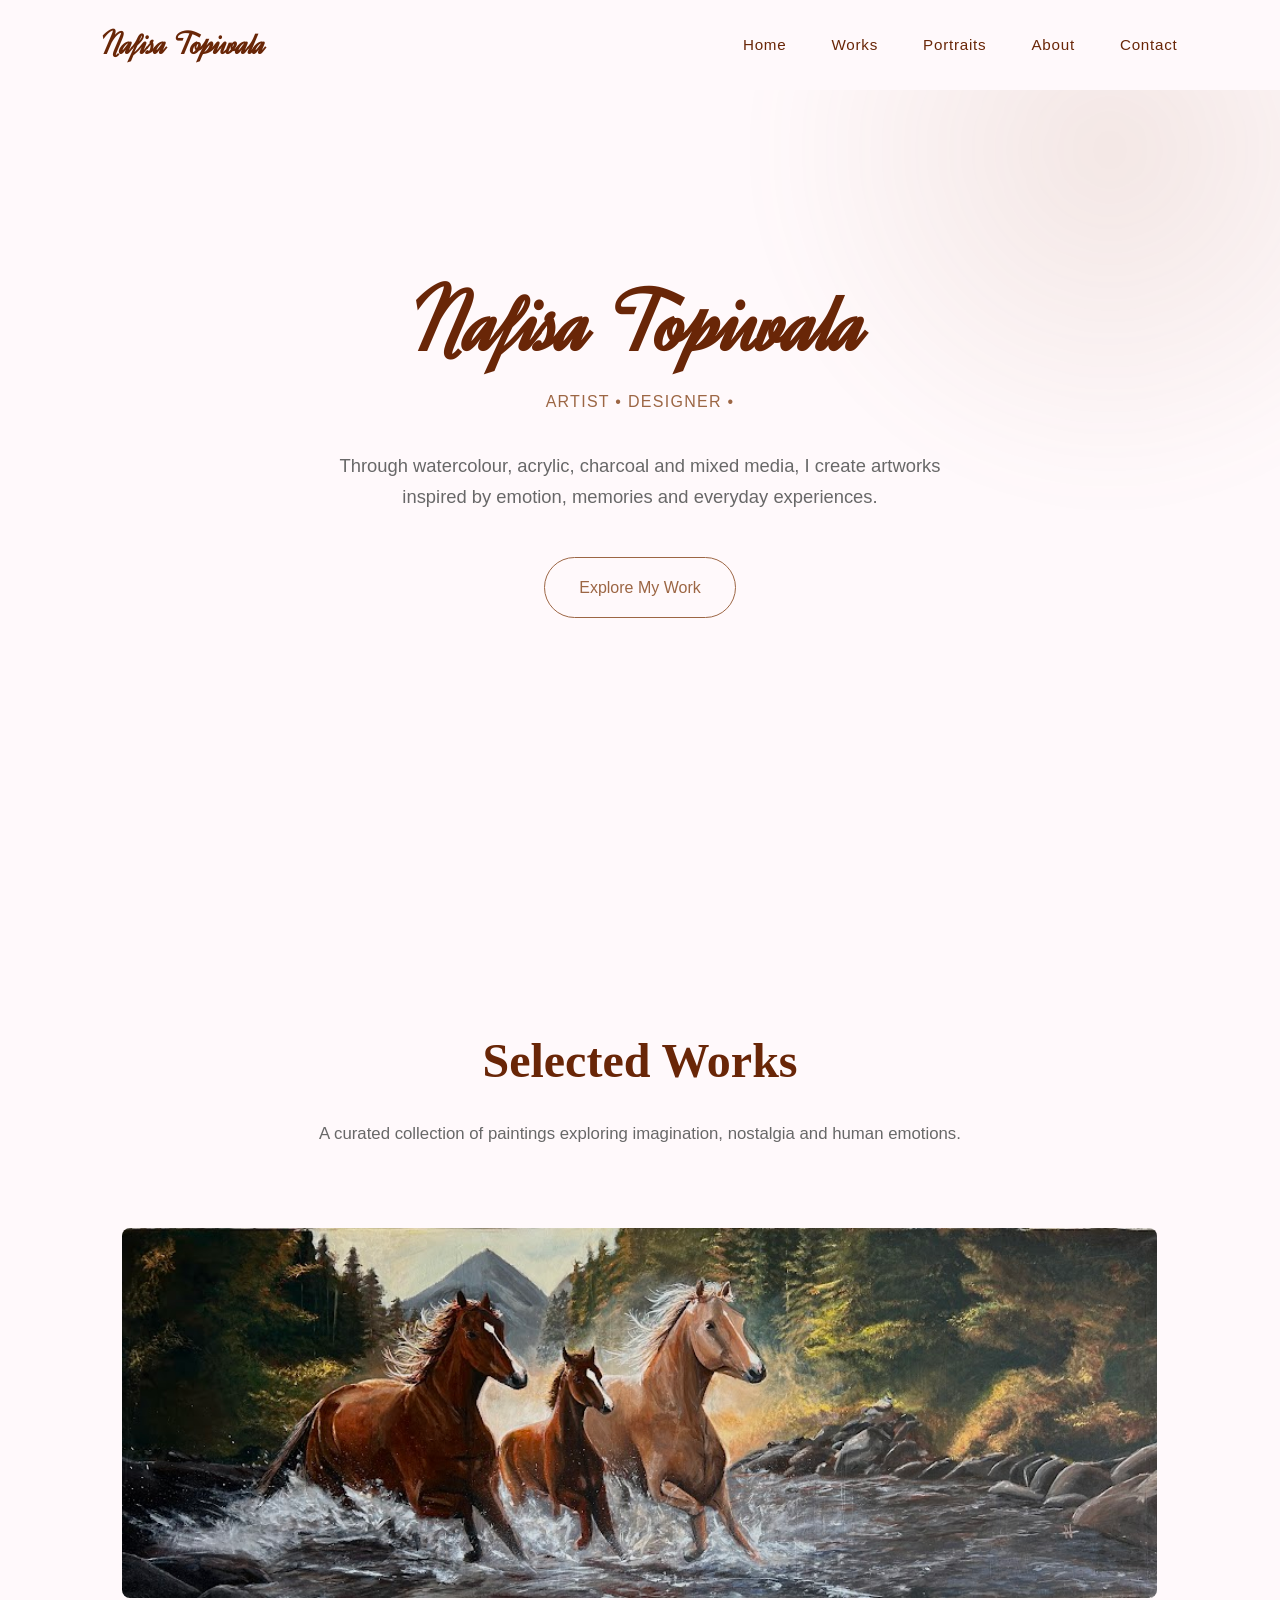
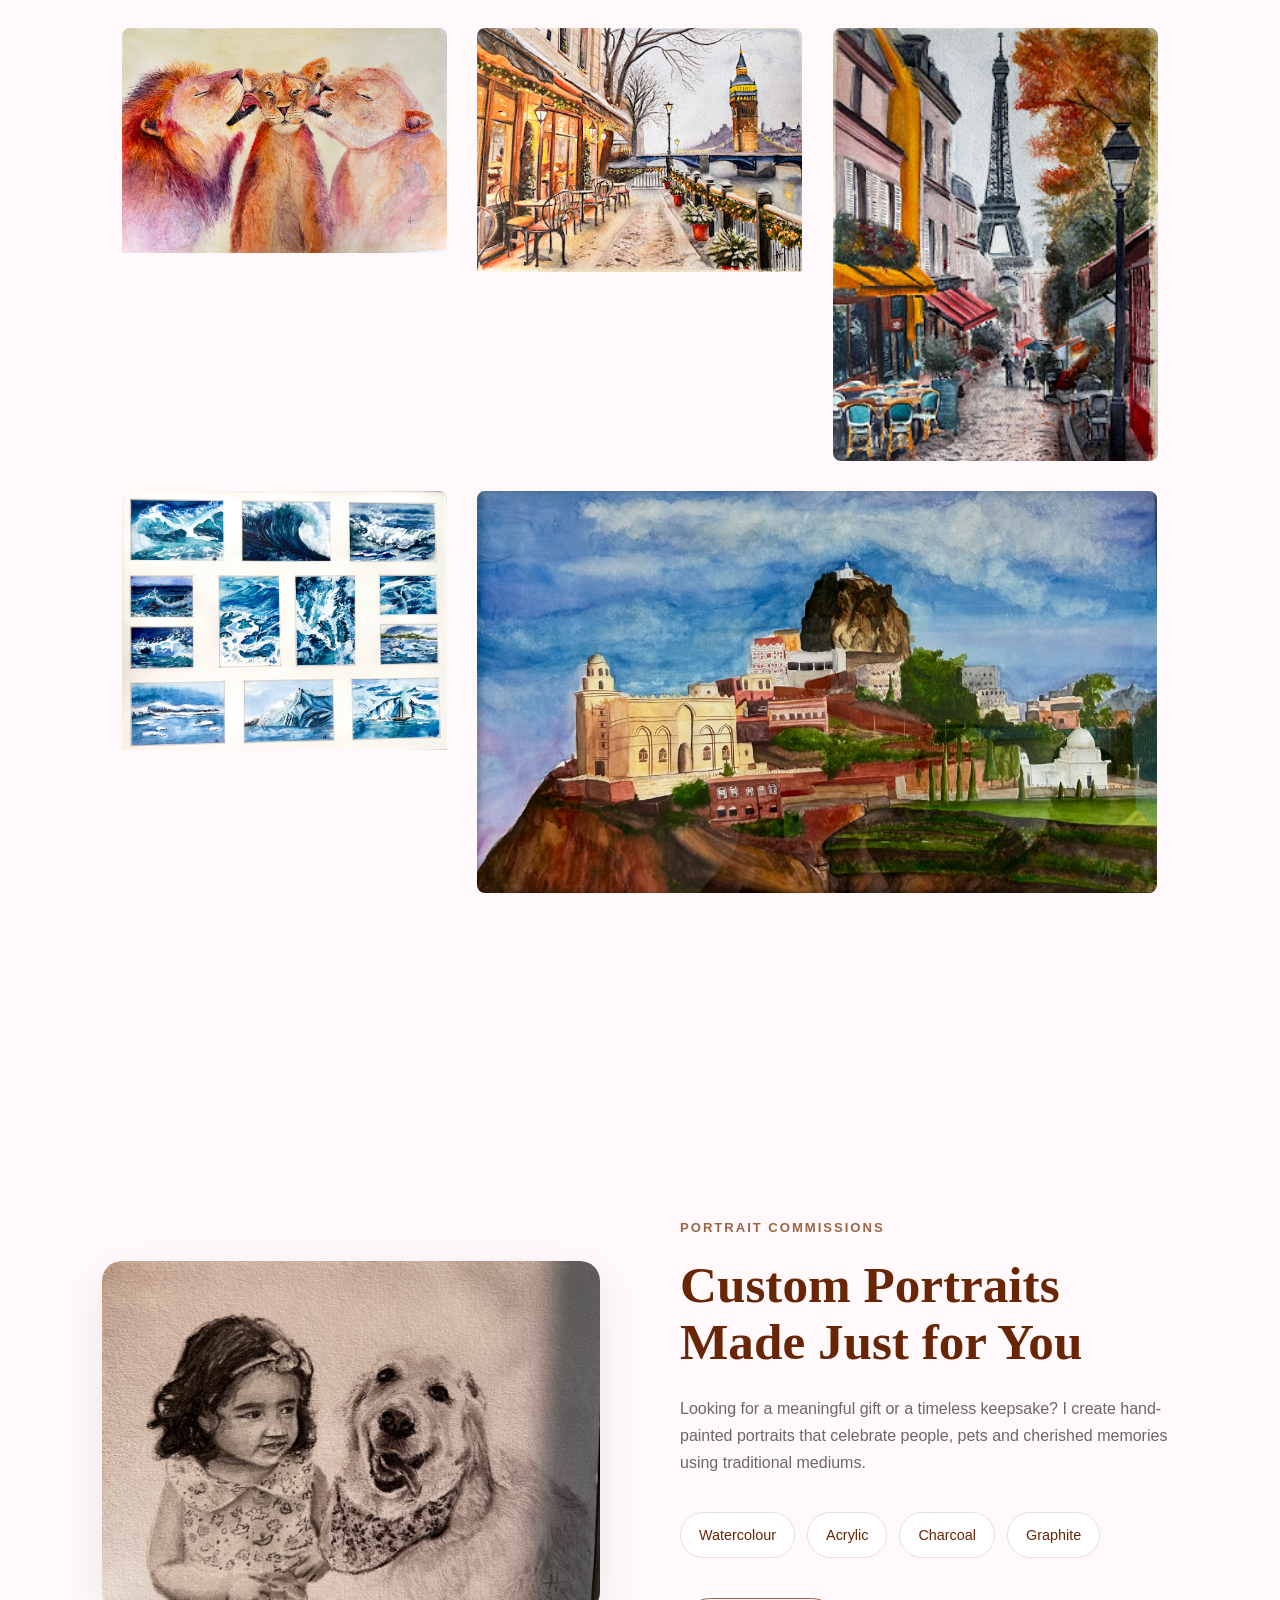
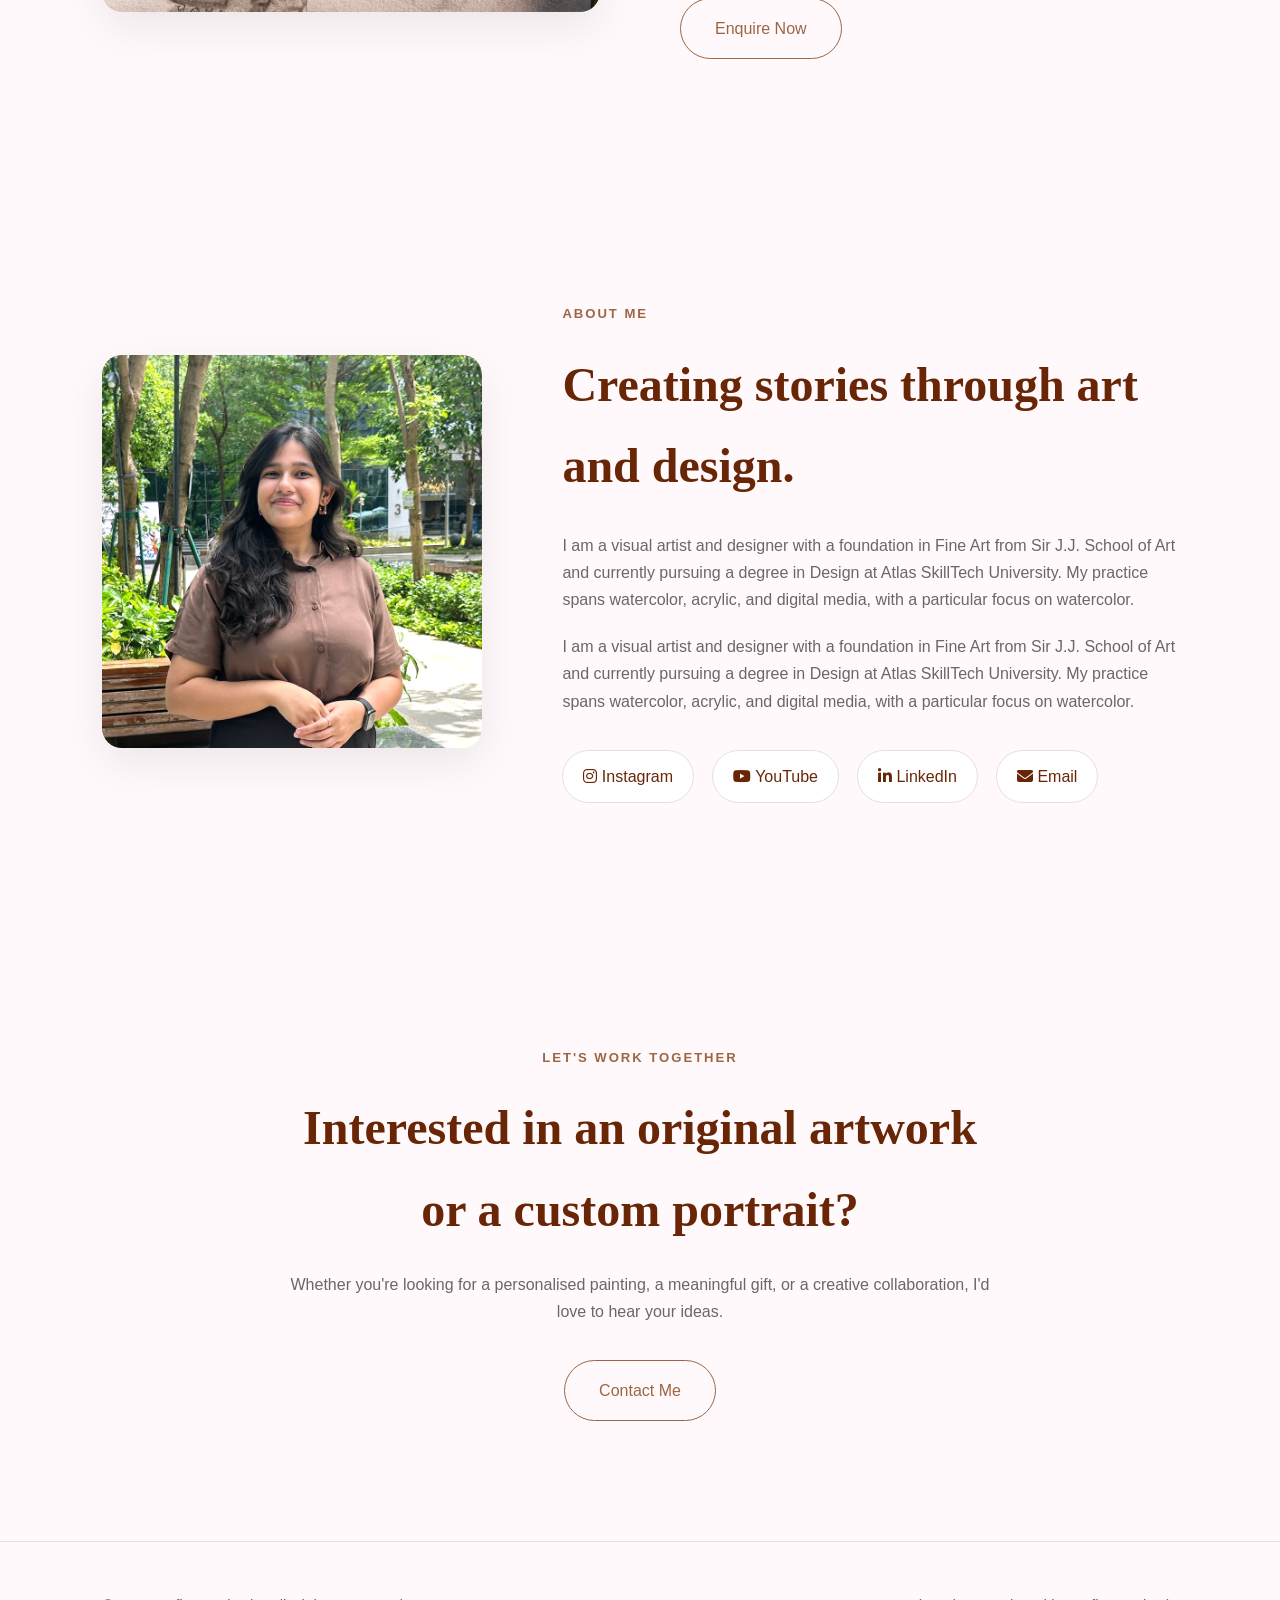
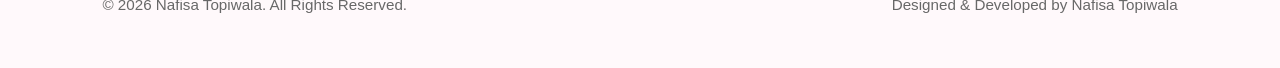
==== codes /index.html @ b1d25313 "commit - project folder" ====
<!doctype html>
<html lang="en">
  <head>
    <meta charset="UTF-8" />

    <meta name="viewport" content="width=device-width, initial-scale=1.0" />

    <title>Nafisa Topiwala | Artist & Designer</title>

    <meta
      name="description"
      content="Portfolio of artist and designer Nafisa Topiwala showcasing original artworks, portrait commissions and creative projects."
    />

    <link rel="icon" href="favicon.ico" />

    <!-- Google Fonts -->
    <link rel="preconnect" href="https://fonts.googleapis.com" />
    <link rel="preconnect" href="https://fonts.gstatic.com" crossorigin />
    <link
      href="https://fonts.googleapis.com/css2?family=Dynalight&family=Kaushan+Script&family=Playfair+Display:ital,wght@0,400..900;1,400..900&display=swap"
      rel="stylesheet"
    />

    <!-- Font Awesome -->
    <link
      rel="stylesheet"
      href="https://cdnjs.cloudflare.com/ajax/libs/font-awesome/6.6.0/css/all.min.css"
    />

    <!-- CSS -->
    <link rel="stylesheet" href="css/style.css" />
  </head>

  <body>
    <header>
      <nav class="navbar">
        <div class="logo">
          <h2>Nafisa Topiwala</h2>
        </div>

        <ul class="nav-links">
          <li><a href="#">Home</a></li>

          <li><a href="#gallery">Works</a></li>

          <li><a href="#portraits">Portraits</a></li>

          <li><a href="#about">About</a></li>

          <li><a href="contact.html">Contact</a></li>
        </ul>
      </nav>
    </header>

    <!-- ================= HERO ================= -->

    <section class="hero" id="home">
      <div class="hero-content">
        <h1>Nafisa Topiwala</h1>

        <h2>Artist • Designer •</h2>

        <p class="hero-text">
          Through watercolour, acrylic, charcoal and mixed media, I create
          artworks inspired by emotion, memories and everyday experiences.
        </p>

        <a href="#gallery" class="btn-primary"> Explore My Work </a>
      </div>
    </section>

    <!-- ================= GALLERY ================= -->

    <section id="gallery">
      <div class="section-title">
        <h2>Selected Works</h2>

        <p>
          A curated collection of paintings exploring imagination, nostalgia and
          human emotions.
        </p>
      </div>

      <div class="gallery">
        <!-- Artwork 1 -->

        <div
          class="gallery-item hero-art"
          data-title="Horses"
          data-medium="Acrylic"
          data-description="A visual exploration of dreams, hope and childhood imagination."
        >
          <img src="images/horses acrylic.JPG" alt="horse fam" />

          <div class="overlay">
            <h3>Horses</h3>

            <p>Acrylic</p>
          </div>
        </div>

        <!-- Artwork 2 -->

        <div
          class="gallery-item medium"
          data-title="Family"
          data-medium="Watercolour"
          data-description="A quiet reflection on memories and relationships."
        >
          <img src="images/family.JPG" alt="Grey Pearls" />

          <div class="overlay">
            <h3>Family</h3>

            <p>Watercolour</p>
          </div>
        </div>

        <!-- Artwork 3 -->

        <div
          class="gallery-item square"
          data-title="Christmas in London"
          data-medium="Watercolour"
          data-description="Capturing movement, grace and strength."
        >
          <img src="images/london.JPG" alt="london" />

          <div class="overlay">
            <h3>Christmas in London</h3>

            <p>Watercolour</p>
          </div>
        </div>

        <!-- Artwork 4 -->

        <div
          class="gallery-item tall"
          data-title="Paris"
          data-medium="Watercolour"
          data-description="Inspired by architecture and everyday city life."
        >
          <img src="images/paris.JPG" alt="Paris" />

          <div class="overlay">
            <h3>Paris</h3>

            <p>Watercolour</p>
          </div>
        </div>

        <!-- Artwork 5 -->

        <div
          class="gallery-item square"
          data-title="Blue Series"
          data-medium="Acrylic"
          data-description="Exploring emotion through colour and texture."
        >
          <img src="images/blue sereis .jpg" alt="Mighty" />

          <div class="overlay">
            <h3>Blue series</h3>

            <p>Acrylic</p>
          </div>
        </div>

        <!-- Artwork 6 -->

        <div
          class="gallery-item large"
          data-title="Yemen"
          data-medium="Watercolour"
          data-description="A celebration of family, courage and belonging."
        >
          <img src="images/yemen.JPG" alt="Horses" />

          <div class="overlay">
            <h3>Yemen</h3>

            <p>Watercolour</p>
          </div>
        </div>
      </div>
    </section>

    <!-- ================= PORTRAIT COMMISSIONS ================= -->

    <section id="portraits">
      <div class="portraits">
        <div class="portrait-image">
          <img src="images/portrait.JPG" alt="Portrait Commission" />
        </div>

        <div class="portrait-content">
          <span class="section-tag"> Portrait Commissions </span>

          <h2>Custom Portraits Made Just for You</h2>

          <p>
            Looking for a meaningful gift or a timeless keepsake? I create
            hand-painted portraits that celebrate people, pets and cherished
            memories using traditional mediums.
          </p>

          <div class="mediums">
            <span>Watercolour</span>

            <span>Acrylic</span>

            <span>Charcoal</span>

            <span>Graphite</span>
          </div>

          <a href="contact.html" class="btn-primary"> Enquire Now </a>
        </div>
      </div>
    </section>
    <!-- ================= ABOUT ================= -->

    <section id="about">
      <div class="about">
        <div class="about-image">
          <img src="images/me.png" alt="Nafisa Topiwala" />
        </div>

        <div class="about-content">
          <span class="section-tag"> About Me </span>

          <h2>Creating stories through art and design.</h2>

          <p>
            I am a visual artist and designer with a foundation in Fine Art from
            Sir J.J. School of Art and currently pursuing a degree in Design at
            Atlas SkillTech University. My practice spans watercolor, acrylic,
            and digital media, with a particular focus on watercolor.
          </p>

          <p>
            I am a visual artist and designer with a foundation in Fine Art from
            Sir J.J. School of Art and currently pursuing a degree in Design at
            Atlas SkillTech University. My practice spans watercolor, acrylic,
            and digital media, with a particular focus on watercolor.
          </p>

          <div class="social-links">
            <a
              href="https://www.instagram.com/nafus_unique_creations?igsh=MTU2YnB0bTZuMTIxcQ%3D%3D&utm_source=qr"
              target="_blank"
            >
              <i class="fab fa-instagram"></i>

              Instagram
            </a>

            <a
              href="https://youtube.com/@nafusuniquecreation?si=cK5KbiIhk68uxnvi"
              target="_blank"
            >
              <i class="fab fa-youtube"></i>

              YouTube
            </a>

            <a href="https://linkedin.com/in/YOURUSERNAME" target="_blank">
              <i class="fab fa-linkedin-in"></i>

              LinkedIn
            </a>

            <a href="mailto:by.nafu@gmail.com">
              <i class="fas fa-envelope"></i>

              Email
            </a>
          </div>
        </div>
      </div>
    </section>

    <!-- ================= CTA ================= -->

    <section class="cta">
      <div class="cta-content">
        <span class="section-tag"> Let's Work Together </span>

        <h2>Interested in an original artwork or a custom portrait?</h2>

        <p>
          Whether you're looking for a personalised painting, a meaningful gift,
          or a creative collaboration, I'd love to hear your ideas.
        </p>

        <a href="contact.html" class="btn-primary"> Contact Me </a>
      </div>
    </section>

    <!-- ================= FOOTER ================= -->

    <footer>
      <p>© 2026 Nafisa Topiwala. All Rights Reserved.</p>

      <p>Designed & Developed by Nafisa Topiwala</p>
    </footer>
    <!-- ================= LIGHTBOX ================= -->

    <div class="lightbox">
      <span class="close">&times;</span>

      <button class="prev" aria-label="Previous Artwork">&#10094;</button>

      <div class="lightbox-content">
        <img class="lightbox-image" src="" alt="Artwork" />

        <div class="lightbox-info">
          <h2 class="art-title"></h2>

          <p class="art-medium"></p>

          <p class="art-description"></p>
        </div>
      </div>

      <button class="next" aria-label="Next Artwork">&#10095;</button>
    </div>

    <!-- ================= JAVASCRIPT ================= -->

    <script src="js/script.js"></script>
  </body>
</html>
---- codes /css/style.css ----
/*======================================================
                    GOOGLE FONTS
======================================================*/

@import url("https://fonts.googleapis.com/css2?family=Dynalight&family=Kaushan+Script&family=Playfair+Display:ital,wght@0,400..900;1,400..900&display=swap");

/*======================================================
                    ROOT VARIABLES
======================================================*/

:root {
  --bg: #fff9fb;

  --text: #692607;
  --light-text: #686868;

  --accent: #9c6644;
  --accent-light: #c08962;

  --line: #e6dfd6;

  --shadow: 0 15px 45px rgba(0, 0, 0, 0.08);

  --radius: 18px;

  --transition: 0.45s ease;

  --max-width: 1300px;
}

/*======================================================
                        RESET
======================================================*/

* {
  margin: 0;
  padding: 0;
  box-sizing: border-box;
}

html {
  scroll-behavior: smooth;
}

body {
  background: var(--bg);

  color: var(--text);

  font-family: "Inter", sans-serif;

  overflow-x: hidden;

  line-height: 1.7;

  position: relative;
}

/*======================================================
                PAPER TEXTURE
======================================================*/

body::before {
  content: "";

  position: fixed;

  inset: 0;

  opacity: 0.18;

  pointer-events: none;

  background-image:
    radial-gradient(
      circle at 20% 20%,
      rgba(0, 0, 0, 0.02) 0 1px,
      transparent 1px
    ),
    radial-gradient(
      circle at 80% 30%,
      rgba(0, 0, 0, 0.02) 0 1px,
      transparent 1px
    ),
    radial-gradient(
      circle at 40% 80%,
      rgba(0, 0, 0, 0.015) 0 1px,
      transparent 1px
    );

  background-size:
    130px 130px,
    180px 180px,
    150px 150px;

  z-index: -1;
}

/*======================================================
                SCROLLBAR
======================================================*/

::-webkit-scrollbar {
  width: 10px;
}

::-webkit-scrollbar-track {
  background: #efe9df;
}

::-webkit-scrollbar-thumb {
  background: var(--accent);

  border-radius: 20px;
}

::-webkit-scrollbar-thumb:hover {
  background: #7b5238;
}

/*======================================================
                    LINKS
======================================================*/

a {
  text-decoration: none;

  color: inherit;
}

/*======================================================
                IMAGES
======================================================*/

img {
  width: 100%;

  display: block;
}

/*======================================================
                SECTION SPACING
======================================================*/

section {
  width: 100%;

  padding: 120px 8%;
}

.section-title {
  max-width: 700px;

  margin: auto;

  text-align: center;

  margin-bottom: 80px;
}

.section-title h2 {
  font-family: "", serif;

  font-size: 3rem;

  font-weight: 600;

  margin-bottom: 18px;
}

.section-title p {
  color: var(--light-text);

  font-size: 1.05rem;
}

/*======================================================
                    NAVIGATION
======================================================*/

header {
  position: fixed;

  top: 0;

  left: 0;

  width: 100%;

  z-index: 1000;

  background: transparent;

  transition: 0.35s ease;
}

.navbar {
  background: #fff9fb;
  max-width: 100%;

  margin: auto;

  height: 90px;

  display: flex;

  justify-content: space-between;

  align-items: center;

  padding: 0 8%;
}

.logo h2 {
  font-family: "Dynalight", serif;

  font-size: 2rem;

  font-weight: 600;
}

.nav-links {
  display: flex;

  list-style: none;

  gap: 45px;
}

.nav-links a {
  position: relative;

  font-size: 0.95rem;

  letter-spacing: 0.05em;

  transition: 0.3s;
}

.nav-links a::after {
  content: "";

  position: absolute;

  left: 0;

  bottom: -8px;

  width: 0;

  height: 1px;

  background: var(--accent);

  transition: 0.4s;
}

.nav-links a:hover {
  color: var(--accent);
}

.nav-links a:hover::after {
  width: 100%;
}

/*======================================================
            GLASS EFFECT AFTER SCROLL
======================================================*/

header.scrolled {
  backdrop-filter: blur(18px);

  -webkit-backdrop-filter: blur(18px);

  background: rgba(250, 248, 244, 0.95);

  border-bottom: 1px solid rgba(0, 0, 0, 0.05);

  box-shadow: 0 8px 25px rgba(0, 0, 0, 0.06);
}
/*======================================================
                    HERO
======================================================*/

.hero {
  min-height: 100vh;

  padding-top: 120px;

  display: flex;

  justify-content: center;

  align-items: center;

  text-align: center;

  position: relative;

  overflow: hidden;
}

.hero::before {
  content: "";

  position: absolute;

  width: 700px;

  height: 700px;

  background: radial-gradient(
    circle,
    rgba(156, 102, 68, 0.12),
    transparent 70%
  );

  border-radius: 50%;

  top: -200px;

  right: -180px;

  filter: blur(30px);
}

.hero-content {
  max-width: 900px;

  z-index: 2;
}

.hero h1 {
  font-family: "Dynalight", serif;

  font-size: 5.5rem;

  font-weight: 600;

  line-height: 1;

  margin-bottom: 18px;
}

.hero h2 {
  font-weight: 400;

  letter-spacing: 0.08em;

  text-transform: uppercase;

  color: var(--accent);

  margin-bottom: 35px;

  font-size: 1rem;
}

.hero-text {
  max-width: 650px;

  margin: auto;

  color: var(--light-text);

  font-size: 1.15rem;

  margin-bottom: 45px;
}

/*======================================================
                    BUTTON
======================================================*/

.btn-primary {
  display: inline-block;

  padding: 16px 34px;

  border: 1px solid var(--accent);

  border-radius: 50px;

  color: var(--accent);

  transition: var(--transition);

  font-weight: 500;
}

.btn-primary:hover {
  background: var(--accent);

  color: white;

  transform: translateY(-4px);

  box-shadow: 0 12px 30px rgba(156, 102, 68, 0.18);
}
/*======================================================
                    GALLERY
======================================================*/

.gallery {
  max-width: 1200px;
  margin: 80px auto;
  padding: 0 20px;

  display: grid;
  grid-template-columns: repeat(12, 1fr);
  gap: 30px;
}

.large {
  grid-column: span 8;
}

.medium {
  grid-column: span 4;
}

.square {
  grid-column: span 4;
}

.tall {
  grid-column: span 4;
}

.hero-art {
  grid-column: 1 / -1;
}

.gallery-item {
  position: relative;
  overflow: hidden;
  border-radius: 8px;
}

.gallery-item img {
  width: 100%;
  height: auto;
  display: block;

  transition: 0.45s ease;
}

.gallery-item:hover img {
  transform: scale(1.04);
}

@media (max-width: 900px) {
  .gallery {
    grid-template-columns: repeat(2, 1fr);
  }

  .hero-art,
  .large,
  .medium,
  .square,
  .tall {
    grid-column: span 1;
  }
}

@media (max-width: 600px) {
  .gallery {
    grid-template-columns: 1fr;
  }
}
/*======================================================
                OVERLAY
======================================================*/
.overlay {
  position: absolute;

  inset: 0;

  display: flex;

  flex-direction: column;

  justify-content: flex-end;

  padding: 32px;

  background: linear-gradient(
    to top,
    rgba(0, 0, 0, 0.75),
    rgba(0, 0, 0, 0.15),
    transparent
  );

  color: white;

  opacity: 0;

  transition: 0.35s ease;
}

.gallery-item:hover .overlay {
  opacity: 1;
}

.overlay h3 {
  font-family: "Cormorant Garamond", serif;

  font-size: 2rem;

  margin-bottom: 8px;

  transform: translateY(25px);

  transition: 0.45s;
}

.overlay p {
  font-size: 0.95rem;

  opacity: 0.85;

  margin-bottom: 12px;

  transform: translateY(25px);

  transition: 0.55s;
}

.overlay span {
  display: inline-block;

  width: max-content;

  padding: 8px 18px;

  border: 1px solid rgba(255, 255, 255, 0.4);

  border-radius: 40px;

  font-size: 0.8rem;

  letter-spacing: 0.05em;

  transform: translateY(25px);

  transition: 0.65s;
}

.gallery-item:hover .overlay h3,
.gallery-item:hover .overlay p,
.gallery-item:hover .overlay span {
  transform: translateY(0);
}

/*======================================================
                LIGHTBOX
======================================================*/

.lightbox {
  position: fixed;

  inset: 0;

  background: rgba(15, 15, 15, 0.95);

  display: flex;

  justify-content: center;

  align-items: center;

  opacity: 0;

  visibility: hidden;

  transition: 0.35s;

  z-index: 9999;

  padding: 50px;
}

.lightbox.active {
  opacity: 1;

  visibility: visible;
}

.lightbox-image {
  max-width: 88vw;

  max-height: 85vh;

  border-radius: 10px;

  box-shadow: 0 30px 80px rgba(0, 0, 0, 0.5);

  animation: zoomImage 0.4s ease;
}

.close {
  position: absolute;

  top: 35px;

  right: 45px;

  color: white;

  font-size: 3rem;

  cursor: pointer;

  transition: 0.3s;
}

.close:hover {
  transform: rotate(90deg);

  color: var(--accent-light);
}

/*======================================================
            LIGHTBOX ANIMATION
======================================================*/

@keyframes zoomImage {
  from {
    opacity: 0;

    transform: scale(0.8);
  }

  to {
    opacity: 1;

    transform: scale(1);
  }
}

/*======================================================
            SECTION TAG
======================================================*/

.section-tag {
  display: inline-block;

  margin-bottom: 18px;

  letter-spacing: 0.15em;

  text-transform: uppercase;

  color: var(--accent);

  font-size: 0.82rem;

  font-weight: 600;
}
/*======================================================
                PORTRAITS SECTION
======================================================*/

.portraits {
  max-width: 1300px;

  margin: auto;

  display: grid;

  grid-template-columns: 1fr 1fr;

  align-items: center;

  gap: 80px;
}

.portrait-image {
  overflow: hidden;

  border-radius: 20px;

  box-shadow: var(--shadow);
}

.portrait-image img {
  transition: 0.8s ease;
}

.portrait-image:hover img {
  transform: scale(1.05);
}

.portrait-content h2 {
  font-family: "Cormorant Garamond", serif;

  font-size: 3.2rem;

  margin-bottom: 25px;

  line-height: 1.1;
}

.portrait-content p {
  color: var(--light-text);

  margin-bottom: 35px;
}

.mediums {
  display: flex;

  flex-wrap: wrap;

  gap: 12px;

  margin-bottom: 40px;
}

.mediums span {
  border: 1px solid var(--line);

  padding: 10px 18px;

  border-radius: 40px;

  font-size: 0.9rem;

  background: white;

  transition: 0.3s;
}

.mediums span:hover {
  background: var(--accent);

  color: white;
}

/*======================================================
                    ABOUT
======================================================*/

.about {
  max-width: 1300px;

  margin: auto;

  display: grid;

  grid-template-columns: 380px 1fr;

  gap: 80px;

  align-items: center;
}

.about-image {
  overflow: hidden;

  border-radius: 20px;

  box-shadow: var(--shadow);
}

.about-image img {
  transition: 0.8s;
}

.about-image:hover img {
  transform: scale(1.05);
}

.about-content h2 {
  font-family: "Cormorant Garamond", serif;

  font-size: 3rem;

  margin-bottom: 25px;
}

.about-content p {
  color: var(--light-text);

  margin-bottom: 20px;
}

.social-links {
  display: flex;

  flex-wrap: wrap;

  gap: 18px;

  margin-top: 35px;
}

.social-links a {
  border: 1px solid var(--line);

  padding: 12px 20px;

  border-radius: 40px;

  transition: 0.35s;

  background: white;
}

.social-links a:hover {
  background: var(--accent);

  color: white;

  transform: translateY(-3px);
}

/*======================================================
                CALL TO ACTION
======================================================*/

.cta {
  text-align: center;
}

.cta-content {
  max-width: 700px;

  margin: auto;
}

.cta h2 {
  font-family: "Cormorant Garamond", serif;

  font-size: 3rem;

  margin-bottom: 20px;
}

.cta p {
  color: var(--light-text);

  margin-bottom: 35px;
}

/*======================================================
                    FOOTER
======================================================*/

footer {
  padding: 50px 8%;

  border-top: 1px solid var(--line);

  display: flex;

  justify-content: space-between;

  align-items: center;

  flex-wrap: wrap;

  gap: 15px;

  color: var(--light-text);

  font-size: 0.95rem;
}

/*======================================================
                SCROLL ANIMATION
======================================================*/

.reveal {
  opacity: 0;

  transform: translateY(70px);

  transition: 1s ease;
}

.reveal.active {
  opacity: 1;

  transform: translateY(0);
}

/*======================================================
            HOVER IMPROVEMENTS
======================================================*/

.gallery-item,
.portrait-image,
.about-image {
  will-change: transform;
}

/*======================================================
            SELECTION COLOR
======================================================*/

::selection {
  background: var(--accent);

  color: white;
}
/*======================================================
                    LARGE LAPTOP
======================================================*/

@media (max-width: 1200px) {
  .hero h1 {
    font-size: 4.5rem;
  }

  .section-title h2,
  .about-content h2,
  .cta h2,
  .portrait-content h2 {
    font-size: 2.6rem;
  }
}

/*======================================================
                    TABLET
======================================================*/

@media (max-width: 992px) {
  section {
    padding: 90px 6%;
  }

  .navbar {
    padding: 22px 6%;
  }

  .hero h1 {
    font-size: 4rem;
  }

  .hero-text {
    font-size: 1rem;
  }

  .gallery {
    grid-template-columns: repeat(2, 1fr);
  }

  .portraits {
    grid-template-columns: 1fr;
  }

  .about {
    grid-template-columns: 1fr;
  }

  .about-image {
    max-width: 420px;

    margin: auto;
  }

  footer {
    justify-content: center;

    text-align: center;
  }
}

/*======================================================
                    MOBILE
======================================================*/

@media (max-width: 768px) {
  .navbar {
    flex-direction: column;

    gap: 20px;
  }

  .nav-links {
    gap: 22px;

    flex-wrap: wrap;

    justify-content: center;
  }

  .hero {
    padding-top: 130px;
  }

  .hero h1 {
    font-size: 3.2rem;
  }

  .hero h2 {
    font-size: 0.85rem;
  }

  .hero-text {
    font-size: 0.95rem;
  }

  .section-title {
    margin-bottom: 50px;
  }

  .section-title h2 {
    font-size: 2.4rem;
  }

  .gallery {
    grid-template-columns: 1fr;
  }

  .gallery-item {
    grid-row: span 28 !important;
  }

  .portrait-content h2 {
    font-size: 2.5rem;
  }

  .about-content h2 {
    font-size: 2.5rem;
  }

  .cta h2 {
    font-size: 2.4rem;
  }

  .social-links {
    justify-content: center;
  }

  .mediums {
    justify-content: center;
  }

  .lightbox {
    padding: 20px;
  }

  .lightbox-image {
    max-width: 95vw;

    max-height: 75vh;
  }

  .close {
    top: 18px;

    right: 22px;

    font-size: 2.3rem;
  }
}

/*======================================================
                SMALL PHONES
======================================================*/

@media (max-width: 480px) {
  section {
    padding: 75px 5%;
  }

  .logo h2 {
    font-size: 1.7rem;
  }

  .hero h1 {
    font-size: 2.6rem;

    line-height: 1.1;
  }

  .hero h2 {
    font-size: 0.8rem;
  }

  .hero-text {
    font-size: 0.92rem;
  }

  .btn-primary {
    padding: 14px 28px;
  }

  .section-title h2 {
    font-size: 2rem;
  }

  .about-content h2 {
    font-size: 2rem;
  }

  .portrait-content h2 {
    font-size: 2rem;
  }

  .cta h2 {
    font-size: 2rem;
  }

  .gallery {
    gap: 18px;
  }

  .social-links {
    flex-direction: column;
  }

  .social-links a {
    text-align: center;
  }

  .mediums {
    gap: 10px;
  }

  .mediums span {
    font-size: 0.8rem;
  }

  footer {
    flex-direction: column;

    font-size: 0.85rem;
  }
}

/*======================================================
            HOVER ONLY ON DESKTOP
======================================================*/

@media (hover: hover) {
  .gallery-item:hover {
    transform: translateY(-10px);
  }

  .btn-primary:hover {
    transform: translateY(-4px);
  }
}

/*======================================================
            REDUCE MOTION
======================================================*/

@media (prefers-reduced-motion: reduce) {
  * {
    animation: none !important;

    transition: none !important;

    scroll-behavior: auto !important;
  }
}
/*======================================================
                    CONTACT PAGE
======================================================*/

.contact-page {
  min-height: 100vh;

  padding-top: 170px;
}

.contact-heading {
  max-width: 700px;

  margin: auto;

  text-align: center;

  margin-bottom: 80px;
}

.contact-heading h1 {
  font-family: "Cormorant Garamond", serif;

  font-size: 4rem;

  margin-bottom: 20px;
}

.contact-heading p {
  color: var(--light-text);
}

.contact-container {
  max-width: 1200px;

  margin: auto;

  display: grid;

  grid-template-columns: 1fr 1.4fr;

  gap: 80px;
}

.contact-info h2 {
  font-family: "Cormorant Garamond", serif;

  margin-bottom: 30px;

  font-size: 2rem;
}

.contact-info p {
  margin-bottom: 28px;

  color: var(--light-text);
}

.contact-form {
  background: white;

  padding: 50px;

  border-radius: 20px;

  box-shadow: var(--shadow);
}

.contact-form form {
  display: flex;

  flex-direction: column;

  gap: 22px;
}

.contact-form input,
.contact-form textarea {
  border: none;

  border-bottom: 1px solid var(--line);

  padding: 16px 5px;

  font-size: 1rem;

  background: none;

  font-family: "Inter", sans-serif;

  outline: none;
}

.contact-form textarea {
  resize: vertical;
}

.contact-form input:focus,
.contact-form textarea:focus {
  border-color: var(--accent);
}

@media (max-width: 900px) {
  .contact-container {
    grid-template-columns: 1fr;
  }
}
/*======================================================
                CONTACT LINKS
======================================================*/

.contact-links {
  display: flex;

  flex-direction: column;

  gap: 18px;

  margin-top: 40px;
}

.contact-links a {
  display: flex;

  align-items: center;

  gap: 20px;

  padding: 20px;

  background: white;

  border-radius: 16px;

  transition: 0.35s;

  box-shadow: 0 8px 25px rgba(0, 0, 0, 0.05);
}

.contact-links a:hover {
  transform: translateY(-6px);

  box-shadow: 0 18px 45px rgba(0, 0, 0, 0.1);
}

.contact-links i {
  width: 55px;

  height: 55px;

  display: flex;

  align-items: center;

  justify-content: center;

  border-radius: 50%;

  background: #f3eee7;

  color: var(--accent);

  font-size: 1.2rem;

  transition: 0.3s;
}

.contact-links h3 {
  margin-bottom: 5px;

  font-size: 1rem;

  font-weight: 600;
}
.contact-links a:hover i {
  background: var(--accent);

  color: white;
}
.contact-links p {
  margin: 0;

  color: var(--light-text);

  font-size: 0.92rem;
}
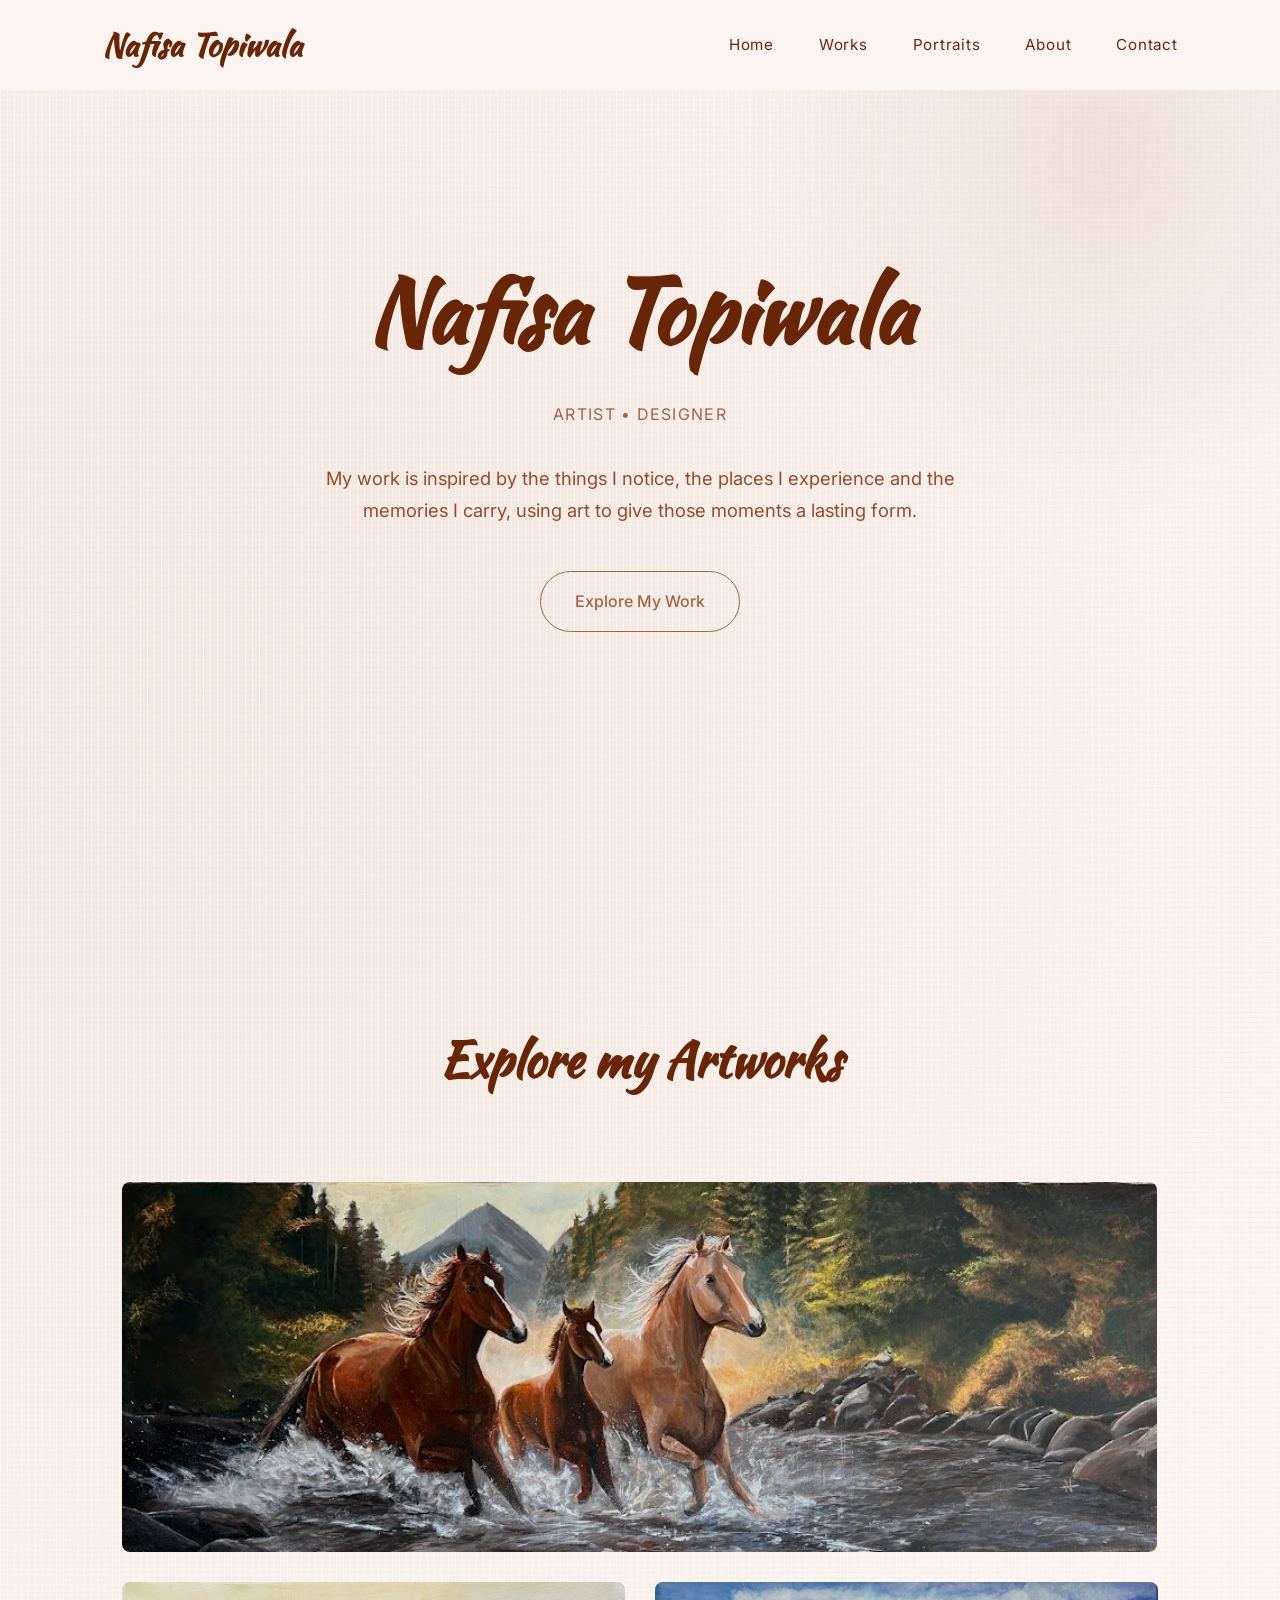
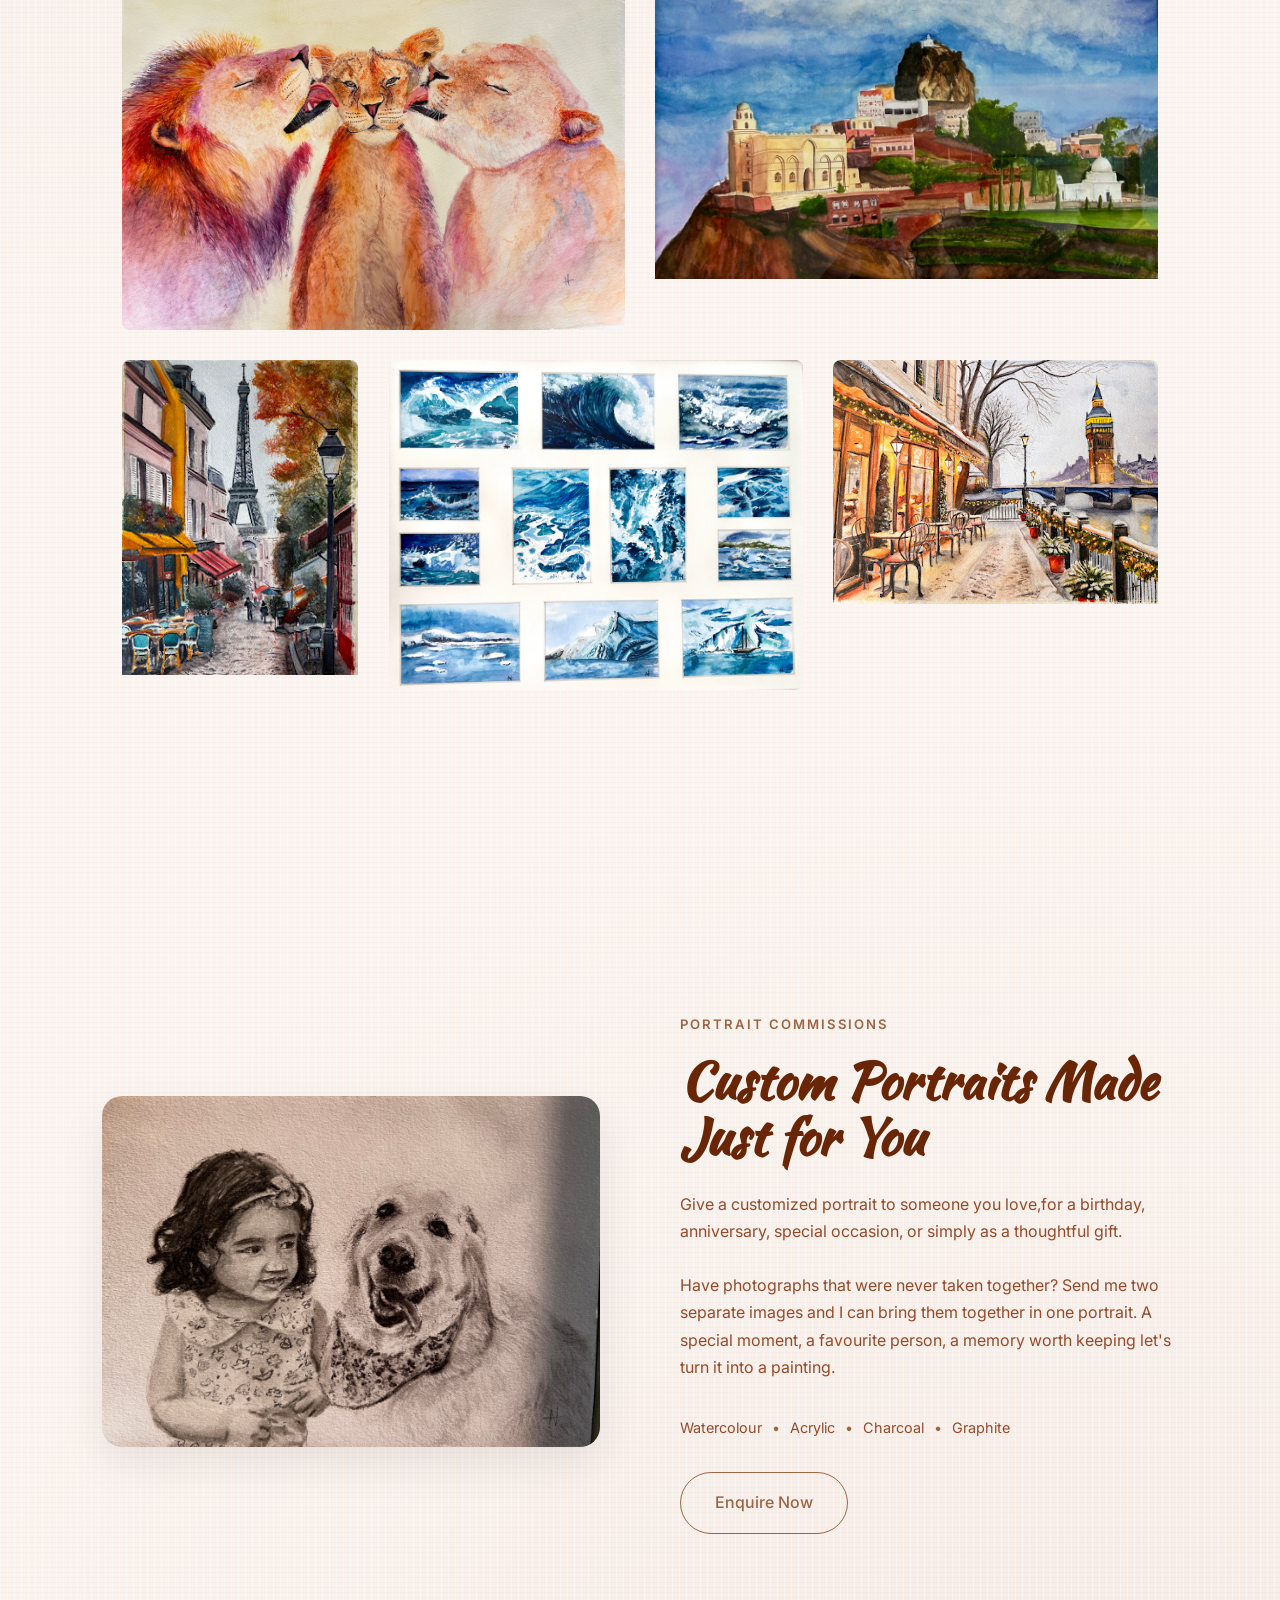
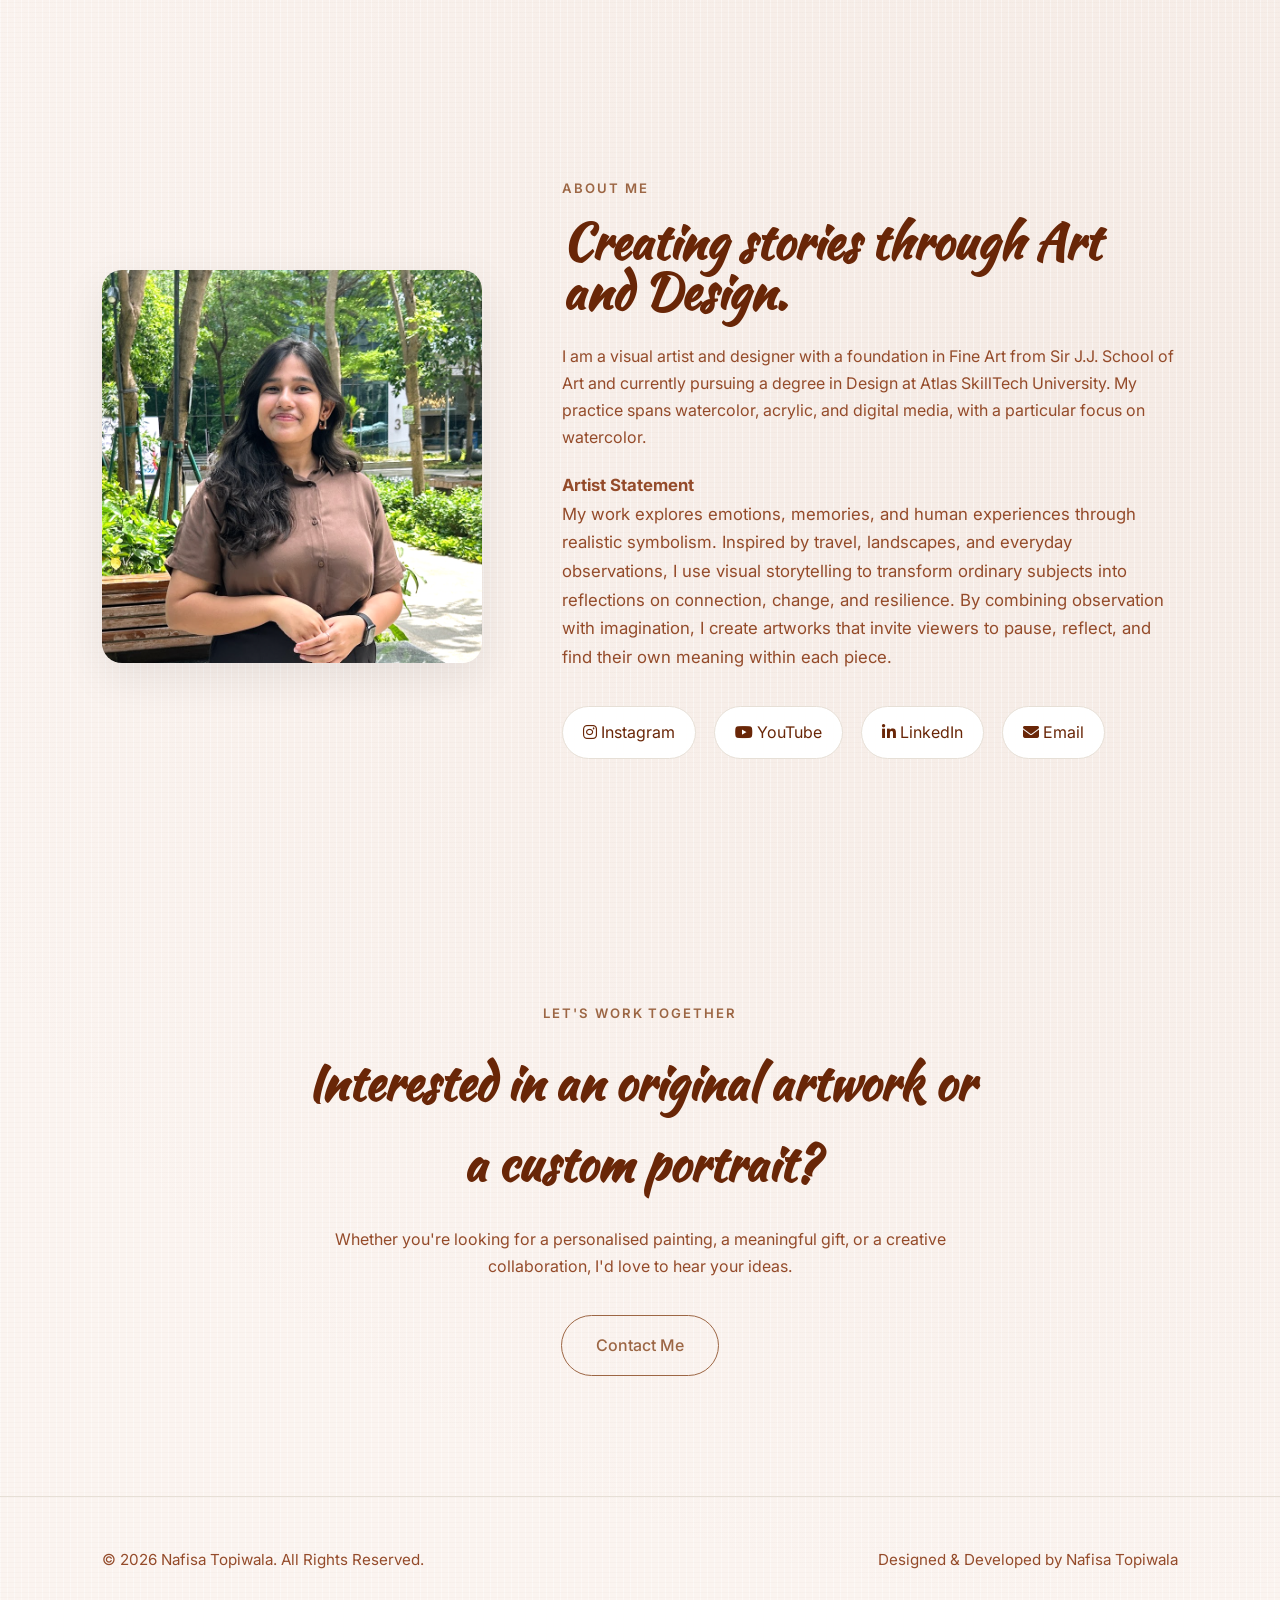
==== commit 020a3c89: "Mobile layout fix" ====
--- a/codes /index.html
+++ b/codes /index.html
@@ -18,7 +18,7 @@
     <link rel="preconnect" href="https://fonts.googleapis.com" />
     <link rel="preconnect" href="https://fonts.gstatic.com" crossorigin />
     <link
-      href="https://fonts.googleapis.com/css2?family=Dynalight&family=Kaushan+Script&family=Playfair+Display:ital,wght@0,400..900;1,400..900&display=swap"
+      href="https://fonts.googleapis.com/css2?family=Inter:wght@400;500;600;700&family=Kaushan+Script&display=swap"
       rel="stylesheet"
     />
 
@@ -39,7 +39,19 @@
           <h2>Nafisa Topiwala</h2>
         </div>
 
-        <ul class="nav-links">
+        <button
+          class="nav-toggle"
+          type="button"
+          aria-label="Open navigation menu"
+          aria-expanded="false"
+          aria-controls="primary-navigation"
+        >
+          <span></span>
+          <span></span>
+          <span></span>
+        </button>
+
+        <ul class="nav-links" id="primary-navigation">
           <li><a href="#">Home</a></li>
 
           <li><a href="#gallery">Works</a></li>
@@ -58,12 +70,14 @@
     <section class="hero" id="home">
       <div class="hero-content">
         <h1>Nafisa Topiwala</h1>
-
-        <h2>Artist • Designer •</h2>
+        <br />
+
+        <h2>Artist • Designer</h2>
 
         <p class="hero-text">
-          Through watercolour, acrylic, charcoal and mixed media, I create
-          artworks inspired by emotion, memories and everyday experiences.
+          My work is inspired by the things I notice, the places I experience
+          and the memories I carry, using art to give those moments a lasting
+          form.
         </p>
 
         <a href="#gallery" class="btn-primary"> Explore My Work </a>
@@ -74,12 +88,7 @@
 
     <section id="gallery">
       <div class="section-title">
-        <h2>Selected Works</h2>
-
-        <p>
-          A curated collection of paintings exploring imagination, nostalgia and
-          human emotions.
-        </p>
+        <h2>Explore my Artworks</h2>
       </div>
 
       <div class="gallery">
@@ -103,7 +112,7 @@
         <!-- Artwork 2 -->
 
         <div
-          class="gallery-item medium"
+          class="gallery-item family-art"
           data-title="Family"
           data-medium="Watercolour"
           data-description="A quiet reflection on memories and relationships."
@@ -120,7 +129,7 @@
         <!-- Artwork 3 -->
 
         <div
-          class="gallery-item square"
+          class="gallery-item london-art"
           data-title="Christmas in London"
           data-medium="Watercolour"
           data-description="Capturing movement, grace and strength."
@@ -137,7 +146,7 @@
         <!-- Artwork 4 -->
 
         <div
-          class="gallery-item tall"
+          class="gallery-item paris-art"
           data-title="Paris"
           data-medium="Watercolour"
           data-description="Inspired by architecture and everyday city life."
@@ -154,7 +163,7 @@
         <!-- Artwork 5 -->
 
         <div
-          class="gallery-item square"
+          class="gallery-item blue-series-art"
           data-title="Blue Series"
           data-medium="Acrylic"
           data-description="Exploring emotion through colour and texture."
@@ -171,7 +180,7 @@
         <!-- Artwork 6 -->
 
         <div
-          class="gallery-item large"
+          class="gallery-item yemen-art"
           data-title="Yemen"
           data-medium="Watercolour"
           data-description="A celebration of family, courage and belonging."
@@ -201,9 +210,13 @@
           <h2>Custom Portraits Made Just for You</h2>
 
           <p>
-            Looking for a meaningful gift or a timeless keepsake? I create
-            hand-painted portraits that celebrate people, pets and cherished
-            memories using traditional mediums.
+            Give a customized portrait to someone you love,for a birthday,
+            anniversary, special occasion, or simply as a thoughtful gift.
+            <br /><br />
+            Have photographs that were never taken together? Send me two
+            separate images and I can bring them together in one portrait. A
+            special moment, a favourite person, a memory worth keeping let's
+            turn it into a painting.
           </p>
 
           <div class="mediums">
@@ -231,7 +244,7 @@
         <div class="about-content">
           <span class="section-tag"> About Me </span>
 
-          <h2>Creating stories through art and design.</h2>
+          <h2>Creating stories through Art and Design.</h2>
 
           <p>
             I am a visual artist and designer with a foundation in Fine Art from
@@ -240,16 +253,20 @@
             and digital media, with a particular focus on watercolor.
           </p>
 
-          <p>
-            I am a visual artist and designer with a foundation in Fine Art from
-            Sir J.J. School of Art and currently pursuing a degree in Design at
-            Atlas SkillTech University. My practice spans watercolor, acrylic,
-            and digital media, with a particular focus on watercolor.
+          <p class="artist-statement">
+            <b> Artist Statement</b><br />
+            My work explores emotions, memories, and human experiences through
+            realistic symbolism. Inspired by travel, landscapes, and everyday
+            observations, I use visual storytelling to transform ordinary
+            subjects into reflections on connection, change, and resilience. By
+            combining observation with imagination, I create artworks that
+            invite viewers to pause, reflect, and find their own meaning within
+            each piece.
           </p>
 
           <div class="social-links">
             <a
-              href="https://www.instagram.com/nafus_unique_creations?igsh=MTU2YnB0bTZuMTIxcQ%3D%3D&utm_source=qr"
+              href="https://www.instagram.com/nafus_unique_creations?utm_medium=copy_link"
               target="_blank"
             >
               <i class="fab fa-instagram"></i>
@@ -266,7 +283,10 @@
               YouTube
             </a>
 
-            <a href="https://linkedin.com/in/YOURUSERNAME" target="_blank">
+            <a
+              href="https://www.linkedin.com/in/nafisatopiwala/"
+              target="_blank"
+            >
               <i class="fab fa-linkedin-in"></i>
 
               LinkedIn
@@ -330,6 +350,6 @@
 
     <!-- ================= JAVASCRIPT ================= -->
 
-    <script src="js/script.js"></script>
+    <script src="css/js/script.js"></script>
   </body>
 </html>
--- a/codes /css/style.css
+++ b/codes /css/style.css
@@ -2,7 +2,7 @@
                     GOOGLE FONTS
 ======================================================*/
 
-@import url("https://fonts.googleapis.com/css2?family=Dynalight&family=Kaushan+Script&family=Playfair+Display:ital,wght@0,400..900;1,400..900&display=swap");
+@import url("https://fonts.googleapis.com/css2?family=Inter:wght@400;500;600;700&family=Kaushan+Script&display=swap");
 
 /*======================================================
                     ROOT VARIABLES
@@ -12,7 +12,7 @@
   --bg: #fff9fb;
 
   --text: #692607;
-  --light-text: #686868;
+  --light-text: #944b2a;
 
   --accent: #9c6644;
   --accent-light: #c08962;
@@ -43,7 +43,28 @@
 }
 
 body {
-  background: var(--bg);
+  background-color: #fbf4f0;
+  background-image:
+    repeating-linear-gradient(
+      0deg,
+      rgba(111, 77, 54, 0.025) 0 1px,
+      transparent 1px 5px
+    ),
+    repeating-linear-gradient(
+      90deg,
+      rgba(255, 255, 255, 0.42) 0 1px,
+      transparent 1px 7px
+    ),
+    radial-gradient(
+      circle at 16% 14%,
+      rgba(156, 102, 68, 0.09),
+      transparent 30%
+    ),
+    radial-gradient(
+      circle at 84% 74%,
+      rgba(156, 102, 68, 0.065),
+      transparent 34%
+    );
 
   color: var(--text);
 
@@ -159,7 +180,7 @@
 }
 
 .section-title h2 {
-  font-family: "", serif;
+  font-family: "Kaushan Script", cursive;
 
   font-size: 3rem;
 
@@ -195,7 +216,8 @@
 }
 
 .navbar {
-  background: #fff9fb;
+  background: #fbf4f0;
+
   max-width: 100%;
 
   margin: auto;
@@ -212,7 +234,7 @@
 }
 
 .logo h2 {
-  font-family: "Dynalight", serif;
+  font-family: "Kaushan Script", cursive;
 
   font-size: 2rem;
 
@@ -227,6 +249,27 @@
   gap: 45px;
 }
 
+.nav-toggle {
+  display: none;
+  width: 44px;
+  height: 44px;
+  border: 1px solid var(--line);
+  border-radius: 50%;
+  background: white;
+  color: var(--text);
+  cursor: pointer;
+}
+
+.nav-toggle span {
+  display: block;
+  width: 5px;
+  height: 5px;
+  margin: 3px auto;
+  border-radius: 50%;
+  background: currentColor;
+  transition: background 0.2s ease;
+}
+
 .nav-links a {
   position: relative;
 
@@ -272,7 +315,7 @@
 
   -webkit-backdrop-filter: blur(18px);
 
-  background: rgba(250, 248, 244, 0.95);
+  background: rgba(251, 244, 240, 0.95);
 
   border-bottom: 1px solid rgba(0, 0, 0, 0.05);
 
@@ -331,7 +374,7 @@
 }
 
 .hero h1 {
-  font-family: "Dynalight", serif;
+  font-family: "Kaushan Script", cursive;
 
   font-size: 5.5rem;
 
@@ -407,28 +450,41 @@
   padding: 0 20px;
 
   display: grid;
-  grid-template-columns: repeat(12, 1fr);
+  grid-template-columns: repeat(12, minmax(0, 1fr));
   gap: 30px;
 }
 
-.large {
-  grid-column: span 8;
-}
-
-.medium {
+.gallery-item.hero-art {
+  grid-column: 1 / -1;
+  order: 1;
+}
+
+.gallery-item.family-art,
+.gallery-item.yemen-art {
+  grid-column: span 6;
+}
+
+.gallery-item.family-art {
+  order: 2;
+}
+
+.gallery-item.yemen-art {
+  order: 3;
+}
+
+.gallery-item.paris-art {
+  grid-column: span 3;
+  order: 4;
+}
+
+.gallery-item.blue-series-art {
+  grid-column: span 5;
+  order: 5;
+}
+
+.gallery-item.london-art {
   grid-column: span 4;
-}
-
-.square {
-  grid-column: span 4;
-}
-
-.tall {
-  grid-column: span 4;
-}
-
-.hero-art {
-  grid-column: 1 / -1;
+  order: 6;
 }
 
 .gallery-item {
@@ -449,23 +505,21 @@
   transform: scale(1.04);
 }
 
-@media (max-width: 900px) {
+@media (max-width: 992px) {
   .gallery {
-    grid-template-columns: repeat(2, 1fr);
-  }
-
-  .hero-art,
-  .large,
-  .medium,
-  .square,
-  .tall {
+    grid-template-columns: repeat(2, minmax(0, 1fr));
+  }
+
+  .gallery-item.hero-art {
+    grid-column: 1 / -1;
+  }
+
+  .gallery-item.family-art,
+  .gallery-item.yemen-art,
+  .gallery-item.paris-art,
+  .gallery-item.blue-series-art,
+  .gallery-item.london-art {
     grid-column: span 1;
-  }
-}
-
-@media (max-width: 600px) {
-  .gallery {
-    grid-template-columns: 1fr;
   }
 }
 /*======================================================
@@ -503,7 +557,7 @@
 }
 
 .overlay h3 {
-  font-family: "Cormorant Garamond", serif;
+  font-family: "Kaushan Script", cursive;
 
   font-size: 2rem;
 
@@ -586,6 +640,22 @@
   visibility: visible;
 }
 
+.lightbox-info,
+.lightbox-info h2,
+.lightbox-info p,
+.lightbox .prev,
+.lightbox .next {
+  color: #fff3df;
+}
+
+.lightbox .prev,
+.lightbox .next {
+  border: 0;
+  background: transparent;
+  font-size: 2.5rem;
+  cursor: pointer;
+}
+
 .lightbox-image {
   max-width: 88vw;
 
@@ -692,7 +762,7 @@
 }
 
 .portrait-content h2 {
-  font-family: "Cormorant Garamond", serif;
+  font-family: "Kaushan Script", cursive;
 
   font-size: 3.2rem;
 
@@ -712,29 +782,20 @@
 
   flex-wrap: wrap;
 
-  gap: 12px;
-
-  margin-bottom: 40px;
+  gap: 0;
+
+  margin-bottom: 32px;
 }
 
 .mediums span {
-  border: 1px solid var(--line);
-
-  padding: 10px 18px;
-
-  border-radius: 40px;
-
   font-size: 0.9rem;
-
-  background: white;
-
-  transition: 0.3s;
-}
-
-.mediums span:hover {
-  background: var(--accent);
-
-  color: white;
+  color: var(--light-text);
+}
+
+.mediums span + span::before {
+  content: "•";
+  margin: 0 10px;
+  color: var(--accent);
 }
 
 /*======================================================
@@ -772,9 +833,11 @@
 }
 
 .about-content h2 {
-  font-family: "Cormorant Garamond", serif;
+  font-family: "Kaushan Script", cursive;
 
   font-size: 3rem;
+
+  line-height: 1.05;
 
   margin-bottom: 25px;
 }
@@ -785,6 +848,12 @@
   margin-bottom: 20px;
 }
 
+.artist-statement {
+  font-size: 1.05rem;
+  line-height: 1.7;
+  color: var(--light-text);
+}
+
 .social-links {
   display: flex;
 
@@ -830,7 +899,7 @@
 }
 
 .cta h2 {
-  font-family: "Cormorant Garamond", serif;
+  font-family: "Kaushan Script", cursive;
 
   font-size: 3rem;
 
@@ -973,17 +1042,63 @@
 
 @media (max-width: 768px) {
   .navbar {
-    flex-direction: column;
-
-    gap: 20px;
+    position: relative;
+    height: 72px;
+    padding: 0 6%;
   }
 
   .nav-links {
-    gap: 22px;
-
-    flex-wrap: wrap;
-
-    justify-content: center;
+    position: absolute;
+    top: calc(100% + 10px);
+    right: 5%;
+    left: 5%;
+    display: grid;
+    gap: 0;
+    padding: 8px;
+    border: 1px solid var(--line);
+    border-radius: 14px;
+    background: rgba(251, 244, 240, 0.98);
+    box-shadow: var(--shadow);
+    opacity: 0;
+    visibility: hidden;
+    transform: translateY(-10px);
+    transition:
+      opacity 0.25s ease,
+      transform 0.25s ease,
+      visibility 0.25s;
+  }
+
+  .nav-links.is-open {
+    opacity: 1;
+    visibility: visible;
+    transform: translateY(0);
+  }
+
+  .nav-links a {
+    display: block;
+    padding: 12px 14px;
+    border-radius: 9px;
+    font-size: 0.95rem;
+  }
+
+  .nav-links a:hover,
+  .nav-links a:focus-visible {
+    color: var(--text);
+    background: #f2e8df;
+  }
+
+  .nav-links a::after {
+    display: none;
+  }
+
+  .nav-toggle {
+    display: block;
+  }
+
+  .nav-toggle[aria-expanded="true"] {
+    border-color: var(--accent);
+    color: var(--accent);
+    background: #f8eee8;
   }
 
   .hero {
@@ -1011,11 +1126,44 @@
   }
 
   .gallery {
-    grid-template-columns: 1fr;
+    margin: 42px auto 0;
+    padding: 0;
+    column-count: 2;
+    column-gap: 14px;
   }
 
   .gallery-item {
-    grid-row: span 28 !important;
+    margin-bottom: 14px;
+    cursor: pointer;
+  }
+
+  .gallery-item.large {
+    aspect-ratio: auto;
+  }
+
+  .gallery-item.hero-art {
+    aspect-ratio: auto;
+  }
+
+  .gallery-item img {
+    height: auto;
+    object-fit: contain;
+  }
+
+  .overlay {
+    padding: 16px;
+    opacity: 1;
+    background: linear-gradient(to top, rgba(0, 0, 0, 0.72), transparent 65%);
+  }
+
+  .overlay h3 {
+    margin-bottom: 0;
+    font-size: 1.15rem;
+    transform: none;
+  }
+
+  .overlay p {
+    display: none;
   }
 
   .portrait-content h2 {
@@ -1054,6 +1202,20 @@
     right: 22px;
 
     font-size: 2.3rem;
+  }
+}
+
+@media (max-width: 600px) {
+  .gallery {
+    column-count: 1;
+    column-gap: 0;
+  }
+
+  .gallery-item,
+  .gallery-item.hero-art,
+  .gallery-item.large {
+    aspect-ratio: auto;
+    margin-bottom: 18px;
   }
 }
 
@@ -1105,7 +1267,17 @@
   }
 
   .gallery {
-    gap: 18px;
+    column-count: 1;
+    column-gap: 0;
+  }
+
+  .gallery-item,
+  .gallery-item.hero-art {
+    aspect-ratio: auto;
+  }
+
+  .gallery-item img {
+    object-position: center;
   }
 
   .social-links {
@@ -1131,15 +1303,97 @@
   }
 }
 
+/* Keep the mobile gallery short without cropping any artwork. */
+@media (max-width: 768px) {
+  .gallery {
+    display: grid;
+    grid-template-columns: repeat(2, minmax(0, 1fr));
+    column-count: auto;
+    gap: 14px;
+  }
+
+  .gallery-item,
+  .gallery-item.family-art,
+  .gallery-item.yemen-art,
+  .gallery-item.paris-art,
+  .gallery-item.blue-series-art,
+  .gallery-item.london-art {
+    grid-column: span 1;
+    aspect-ratio: 1;
+    margin: 0;
+    background: white;
+  }
+
+  .gallery-item.hero-art {
+    grid-column: 1 / -1;
+    aspect-ratio: auto;
+  }
+
+  .gallery-item img {
+    width: 100%;
+    height: 100%;
+    object-fit: contain;
+  }
+
+  .gallery-item.hero-art img {
+    height: auto;
+  }
+
+  .portraits,
+  .about {
+    grid-template-columns: 1fr;
+    gap: 24px;
+  }
+
+  .portrait-image,
+  .about-image {
+    width: min(62%, 250px);
+    max-width: 250px;
+    margin: 0 auto;
+  }
+
+  .portrait-content h2,
+  .about-content h2 {
+    font-size: 2rem;
+    line-height: 1.05;
+    margin-bottom: 14px;
+  }
+
+  .portrait-content p,
+  .about-content p {
+    font-size: 0.96rem;
+    line-height: 1.55;
+    margin-bottom: 16px;
+  }
+
+  .artist-statement {
+    font-size: 0.92rem;
+    line-height: 1.7;
+  }
+
+  .mediums {
+    justify-content: center;
+    margin-bottom: 18px;
+  }
+
+  .cta h2 {
+    font-size: 1.9rem;
+    line-height: 1.1;
+    margin-bottom: 14px;
+  }
+
+  .cta p {
+    font-size: 0.95rem;
+    line-height: 1.55;
+    margin-bottom: 24px;
+  }
+}
+
 /*======================================================
             HOVER ONLY ON DESKTOP
 ======================================================*/
 
 @media (hover: hover) {
-  .gallery-item:hover {
-    transform: translateY(-10px);
-  }
-
   .btn-primary:hover {
     transform: translateY(-4px);
   }
@@ -1179,7 +1433,7 @@
 }
 
 .contact-heading h1 {
-  font-family: "Cormorant Garamond", serif;
+  font-family: "Kaushan Script", cursive;
 
   font-size: 4rem;
 
@@ -1203,7 +1457,7 @@
 }
 
 .contact-info h2 {
-  font-family: "Cormorant Garamond", serif;
+  font-family: "Kaushan Script", cursive;
 
   margin-bottom: 30px;
 
